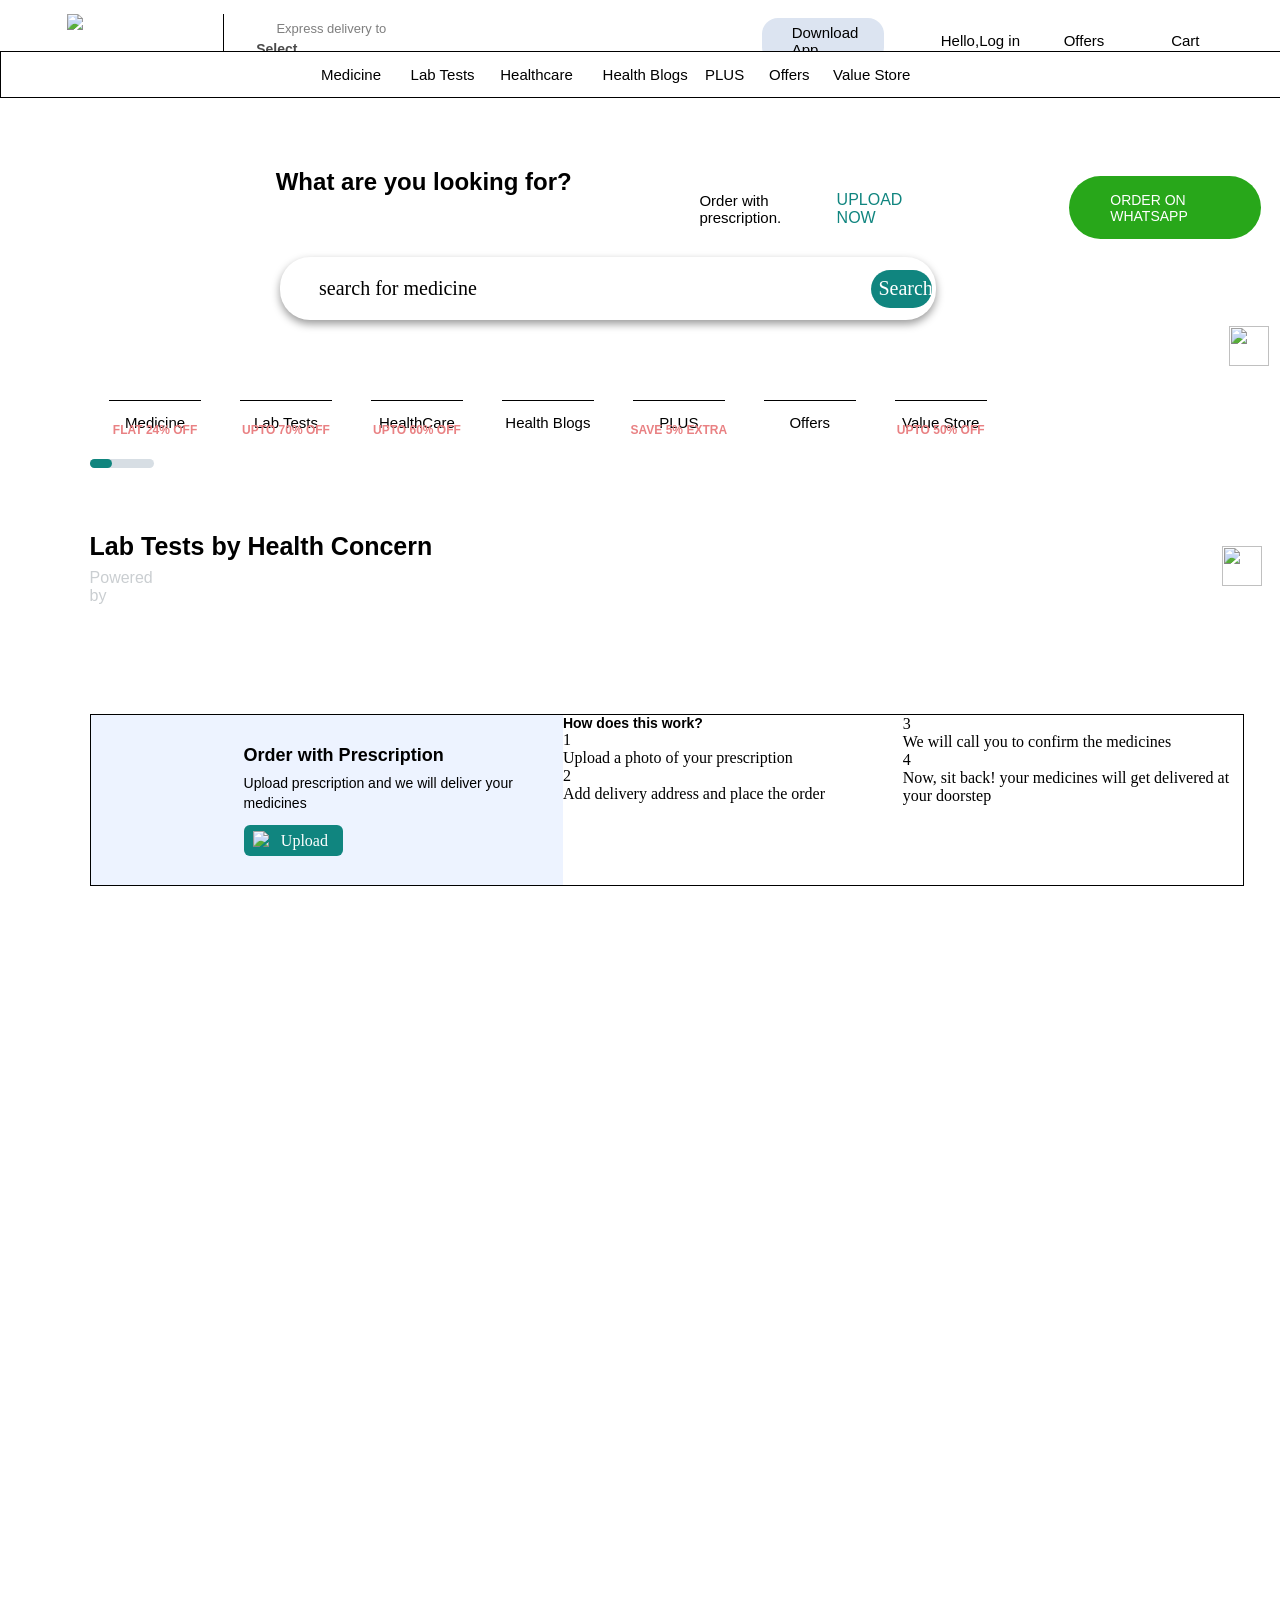
==== index.html @ b2e20c90 "JBL" ====
<!DOCTYPE html>
<html lang="en">
<head>
    <meta charset="UTF-8">
    <meta name="viewport" content="width=device-width, initial-scale=1.0">
    <title>PharmEasy</title>
    <link rel="stylesheet" href="pharmeasy.css">
</head>
<body>
    <div class="navbar1">
        <div class="logo-img"><img src="https://assets.pharmeasy.in/apothecary/images/logo_big.svg?dim=256x0" class="logo"></div>
       
        <div class="delivery">
            <div class="delivery1">
                <div><img src="https://assets.pharmeasy.in/apothecary/images/ic_express%20delivery.svg?dim=16x0" alt=""></div>
                <div class="nav_text">Express delivery to</div>
            </div>
            <div class="delivery2">
                <div class="nav_text2">Select Pincode</div>
                <div><img src="https://cdn-icons-png.flaticon.com/128/2722/2722987.png" alt="" class="icon"></div>
            </div>
        </div>
        <div class="download">
            <div><img src="https://cdn-icons-png.flaticon.com/128/1551/1551230.png" alt="" class="phone"></div>
            <div class="nav_text3">Download App</div>
        </div>
        <div class="app">
            <div><img src="https://cdn-icons-png.flaticon.com/128/15494/15494722.png" alt="" class="icon1"></div>
            <div class="nav_text3">Hello,Log in</div>
        </div>
        <div class="app">
            <div><img src="https://cdn-icons-png.flaticon.com/128/879/879757.png" alt="" class="icon2"></div>
            <div class="nav_text3">Offers</div>
        </div>
        <div class="app">
            <div><img src="https://cdn-icons-png.flaticon.com/128/711/711897.png" alt="" class="icon1"></div>
            <div class="nav_text3">Cart</div>
        </div>
    </div>

    <div class="navbar2">
        <div class="nav_text3">Medicine</div>
        <div class="nav_text3">Lab Tests</div>
        <div class="healthcare">
            <div class="nav_text3">Healthcare</div> 
            <div><img src="https://cdn-icons-png.flaticon.com/128/2722/2722987.png" alt="" class="d_arrow"></div>
        </div>
        <div class="nav_text3">Health Blogs</div>
        <div class="nav_text3">PLUS</div>
        <div class="nav_text3">Offers</div>
        <div class="nav_text3">Value Store</div>
    </div>
    
    <div class="search">
        <div class="searchmenu">
            <h2>What are you looking for?</h2>
            <div class="upload">
                <div><img src="https://cdn-icons-png.flaticon.com/128/1250/1250680.png" alt="" class="icon3"></div>
                <div class="nav_text3">Order with prescription.</div>
                <div class="text1">UPLOAD NOW</div>
                <div><img src="https://img.icons8.com/?size=100&id=60671&format=png&color=000000" alt="" class="d_arrow"></div>
            </div>
        </div>
        <div class="searchbar">
            <div>
                <img src="https://cdn-icons-png.flaticon.com/128/5868/5868370.png" alt="" class="search_icon">
            </div>
            <div class="search_text">search for medicine</div>
            <div class="search_button">Search</div>
        </div>
    </div>

    <div class="products">
        <div class="product">
            <div class="p-img"><img src="https://assets.pharmeasy.in/apothecary/images/medicine_ff.webp?dim=256x0" alt="" class="product_img"></div>
            <div class="name">Medicine</div>
            <div class="offer">FLAT 24% OFF</div>
        </div>
        <div class="product">
            <div class="p-img"><img src="https://assets.pharmeasy.in/apothecary/images/labtest_ff.webp?dim=256x0" alt="" class="product_img"></div>
            <div  class="name">Lab Tests</div>
            <div class="offer">UPTO 70% OFF</div>
        </div>
        <div class="product">
            <div class="p-img"><img src="https://assets.pharmeasy.in/apothecary/images/healthcare_ff.webp?dim=256x0" alt="" class="product_img"></div>
            <div class="name">HealthCare</div>
            <div class="offer">UPTO 60% OFF</div>
        </div>
        <div class="product">
            <div class="p-img"><img src="https://assets.pharmeasy.in/apothecary/images/health_blogs_ff.webp?dim=256x0" alt="" class="product_img"></div>
            <div class="name">Health Blogs</div>
            <div></div>
        </div>
        <div class="product">
            <div class="p-img"><img src="https://assets.pharmeasy.in/apothecary/images/plus_ff.webp?dim=256x0" alt="" class="product_img"></div>
            <div class="name">PLUS</div>
            <div class="offer">SAVE 5% EXTRA</div>
        </div>
        <div class="product">
            <div class="p-img"><img src="https://assets.pharmeasy.in/apothecary/images/offers_ff.webp?dim=256x0" alt="" class="product_img"></div>
            <div class="name">Offers</div>
            <div></div>
        </div>
        <div class="product">
            <div class="p-img"><img src="https://assets.pharmeasy.in/apothecary/images/value_store.png?dim=256x0" alt="" class="product_img"></div>
            <div class="name">Value Store</div>
            <div class="offer">UPTO 50% OFF</div>
        </div>
    </div>

    

    <div class="thumbnail">
        <div class="poster"><img src="https://cdn01.pharmeasy.in/dam/banner/banner/eff22f4909d-24POCKET.jpg" alt="" class="thumbnail-img"></div>
        <div class="poster"><img src="https://cdn01.pharmeasy.in/dam/banner/banner/a368de0150c-HP_Banner.jpg" alt="" class="thumbnail-img"></div>
        <div class="poster"><img src="https://cdn01.pharmeasy.in/dam/banner/banner/93b84087381-2.jpg" alt="" class="poster3">
        </div>
    </div>
    <div class="right-slider">
        <img src="https://cdn-icons-png.flaticon.com/128/318/318476.png" alt="" class="right-slide-arrow">
    </div>
    

    <div class="slider-line">
        <div class="main-line">
            <div class="subline"></div>
        </div>
    </div>

    <div class="labtest">
        <div class="labtest-head">Lab Tests by Health Concern</div>
        <div class="lab-brand">
            <div class="labtest-text">Powered by
            </div>
            <div><img src="https://assets.pharmeasy.in/apothecary/images/Thyrocare.webp?dim=1440x0" alt="" class="lab-brand-img"></div>
        </div>
        <div class="content">
            <div><img src="https://cms-contents.pharmeasy.in/homepage_top_categories_images/4cb2baf3234-Fullbody.png?dim=256x0" alt="" class="content_img"></div>
            <div><img src="https://cms-contents.pharmeasy.in/homepage_top_categories_images/e1a18d8deac-Vitamins.png?dim=256x0" alt="" class="content_img"></div>
            <div><img src="https://cms-contents.pharmeasy.in/homepage_top_categories_images/1e927857c26-Diabetes.png?dim=256x0" alt="" class="content_img"></div>
            <div><img src="https://cms-contents.pharmeasy.in/homepage_top_categories_images/e1c60c444bf-Fever.png?dim=256x0" alt="" class="content_img"></div>
            <div><img src="https://cms-contents.pharmeasy.in/homepage_top_categories_images/cd9606a9173-efr.png?dim=256x0" alt="" class="content_img"></div>
            <div><img src="https://cms-contents.pharmeasy.in/homepage_top_categories_images/71fb3c06e71-Thyroid.png?dim=256x0" alt="" class="content_img"></div>
            <div><img src="https://cms-contents.pharmeasy.in/homepage_top_categories_images/7b238cdbb60-womencare.png?dim=256x0" alt="" class="content_img"></div>
        </div>
    </div>

    <div class="right-slider2">
        <img src="https://cdn-icons-png.flaticon.com/128/318/318476.png" alt="" class="right-slide-arrow">
    </div>
    
    <div class="popup">
        <div><img src="https://cdn-icons-png.flaticon.com/128/3670/3670051.png" alt="" class="pop-img"></div>
        <div class="popup-text">ORDER ON WHATSAPP</div>
    </div>

    <div class="prescription">
        <div class="order">
            <div><img src="https://assets.pharmeasy.in/apothecary/images/rx_upload.svg?dim=1440x0" alt="" class="prisc-img"></div>
            <div>
                <div class="order-text">Order with Prescription</div>
                <div class="order-text2">Upload prescription and we will deliver your medicines</div>
                <div class="upload-button">
                    <div><img src="https://cdn-icons-png.flaticon.com/128/526/526894.png" class="upload-img"></div>
                    <div class="upload-text">Upload</div>
            </div>
            </div>
        </div>
        <div class="work">
            <div class="work1">
                <div class="work-head-text">How does this work?</div>
                <div class="step1">
                    <div class="number">1</div>
                    <div class="process">Upload a photo of your prescription</div>
                </div>
                <div class="step1">
                    <div class="number">2</div>
                    <div class="process">Add delivery address and place the order</div>
                </div>
            </div>
            <div class="work2">
                <div class="step1">
                    <div class="number">3</div>
                    <div class="process">We will call you to confirm the medicines</div>
                </div>
                <div class="step1">
                    <div class="number">4</div>
                    <div class="process">Now, sit back! your medicines will get delivered at your doorstep</div>
                </div>
            </div>
        </div>

    </div>
</body>
</html>
---- pharmeasy.css ----
*{
    margin: 0;
    padding: 0;
}
body{
    height: 300vh;
}
.navbar1{
    display: grid;
    grid-template-columns:17.5% 42% 12% 10% 8% 10%;
    position: fixed;
    background-color: white;
    width: 100%;
    height: 9vh;
    align-items: center;

}
.logo-img{
    border-right: 1px solid black;
    height: 6vh;
}
.logo{
    margin-left: 30%;
}


.delivery {
    display: grid;
    grid-template-rows: 40% 60%;
    margin-top: 2%;
    margin-left: 6%;
}
.delivery1{
    display: grid;
    grid-template-columns: 4% 96%;
}
.nav_text{
    font-family: sans-serif;
    font-size: 13px;
    opacity: 50%;
}
.delivery2{
    display: grid;
    grid-template-columns: 17% 19%;
}
.nav_text2{
    font-family: sans-serif;
    font-size: 14px;
    font-weight: bold;
    opacity: 70%;
}
.download{
    display: grid;
    grid-template-columns: 20% 80%;
    background-color: #dce4f1;
    align-self: center;
    align-content: center;
    align-items: center;
    border-radius: 16px;
    height: 3vh;
    padding: 6%;
    margin-right: 20%;
}
.nav_text3{
    font-family: sans-serif;
    /* opacity: 70%; */
    font-size: 15px;
}
.app{
    align-items: center;
    display: grid;
    grid-template-columns: 20% 80%;
    align-items: center;
    align-self: center;
}
.phone{
    width: 100%;
   

}
.icon{
    width: 17%;
}
.icon1{
    width: 70%;
}
.icon2{
    width: 80%;
}
.navbar2{
    display: grid;
    grid-template-columns:7% 7% 8% 8% 5% 5% 10%;
    position: fixed;
    width: 100%;
    margin-top: 4%;
    background-color: white;
    justify-content: center;
    align-items: center;
    border: 1px solid black;
    /* opacity: 80%; */
    height: 5vh;
    align-content: center;
}
.d_arrow{
    width: 50%;
    margin-top: 10%;
}
.healthcare{
    display: grid;
    grid-template-columns: 65% 35%;
    align-items: center;
}
h2{
    text-align: center;
    margin-left: 21%;
    font-family: sans-serif;
}

.text1{
    color: #10857f;
    font-family: sans-serif;
}
.search{
    display: grid;
    grid-template-rows: 50% 50%;
    width: 95%;
    padding-top: 9%;
    justify-self: center;
    justify-items: center;
}
.searchmenu{
    display: grid;
    grid-template-columns: 56% 50%;
    width: 94%;
    margin-top: 53px;
}
.upload{
    display: grid;
    grid-template-columns:4% 24% 17% 5%;
    align-items: center;
    margin-top: 4%;
}
.icon3{
    width: 70%;
    
}
.searchbar{
    display: grid;
    grid-template-columns:6% 84% 7%;
    border: 0;
    height: 7vh;
    width: 54%;
    align-items: center;
    margin-top: 3%;
    border-radius: 30px;
    box-shadow: rgba(0, 0, 0, 0.4) 0px 4px 8px;
}

.search_icon{
    width: 46%;
    margin-left: 27%;
    /* opacity: 50%; */
}
.search_button{
    background-color: #10857f;
    border-radius: 5%;
    font-size: 20px;
    padding: 17%;
    border-radius: 24px;
    color: white;
    width: 100%;
}
.search_text{
    font-size: 20px;
    /* opacity: 50%; */
}
.products{
    display: grid;
    grid-template-columns:11% 11% 11% 11% 11% 11% 11%;
    margin-left: 7%;
    margin-top: 4%;
    width: 93%;
}
.product{
    display: grid;
    grid-template-rows: 80% 20% 10%;
}
.p-img{
    display: flex;
    justify-content: center;
    margin-bottom: 10%;
}
.product_img{
    width: 70%;
    border-bottom: 1px solid black;     
}
.name{
    text-align: center;
    font-family: sans-serif;
    font-size: 15px;
}
.offer{
    text-align: center;
    font-family: sans-serif;
    color: #e98183;
    font-size: 12px;
    font-weight: 700;
}
.pop-img{
    width: 80%;
    margin-left: 20%;
    display: flex;
}
.popup{
    display: grid;
    grid-template-columns: 20% 80%;
    width: 15%;
    margin-top: -32%;
    margin-left: 83.5%;
    background-color: #28a71a;
    border-radius: 50px;
    height: 7vh;
    position: fixed;
    align-items: center;

}
.popup-text{
    color: white;
    font-family: sans-serif;
    font-size: 14px;
    margin-left: 2%;

}
.thumbnail{
    display: grid;
    grid-template-columns: 40% 40% 20%;
    margin-left: 7%;
    width: 90%;
    overflow: hidden;
}
.poster{
    padding-right: 5%;
}
.poster3{
    width: 35vw;
    border-radius: 15px;
    margin-right: 10%;
}

.thumbnail-img{
    width: 100%;
    border-radius: 15px;
    margin-right: 10%;
    
}
.right-slider{
    position: sticky;
    border-radius: 50%;
    background-color: #ffffff;
    width: 40px;
    margin-top: -9%;
    margin-left: 96%;
    height: 40px;
}
.right-slide-arrow{
    height: 40px;
    width: 40px;
}
.slider-line{
    width: 5%;
    margin-top: 7.3%;
    margin-left: 7%;
    margin-bottom: 5%;
}
.main-line{
    height: 1vh;
    width: 100%;
    border-radius: 10px;
    background-color: #d7dee4;
}
.subline{
    height: 1vh;
    width: 35%;
    border-radius: 10px;
    background-color:#10857e ;
}

.labtest-head{
    margin-left: 7%;
    font-size: 25px;
    font-weight: bold;
    color: black;
    font-family: sans-serif;
    margin-bottom: .6%;
}
.labtest-text{
    font-family: sans-serif;
    font-size: 16px;
    color: #caced1;
}
.lab-brand-img{
    width: 70%;
   
}
.lab-brand{
    display: grid;
    grid-template-columns: 30% 50%;
    width: 20%;
    margin-left: 7%;
    margin-bottom: 2%;
    
}
.content{
    display: grid;
    grid-template-columns: 15% 15% 15% 15% 15% 15% 15%;
    width: 90%;
    margin-left: 7%;
    overflow: hidden;
}
.content_img{
    width: 88%;
}
.right-slider2{
    position: sticky;
    border-radius: 50%;
    background-color: #ffffff;
    width: 40px;
    margin-top: -8%;
    margin-left: 95.5%;
    height: 40px;
}
.prescription{
    display: grid;
    grid-template-columns: 41% 59%;
    width: 90%;
    border: 1px solid black;
    margin-top: 10%;
    margin-left: 7%;

}
.order{
    display: grid;
    grid-template-columns: 30% 70%;
    padding: 6%;
    background-color: #edf3ff;
}
.prisc-img{
    width: 70%;
}
.upload-img{
    width: 70%;
    margin-left: 15%;
}
.order-text{
    font-family: Inter, sans-serif;
    font-size: 18px;
    font-weight: 600;
    line-height: 24px;
}
.order-text2{
    font-family: Inter, sans-serif;
    font-size: 14px;
    line-height: 20px;
    margin-top: 2%;
}
.upload-button{
    width: 30%;
    display: grid;
    grid-template-columns: 30% 60%;
    background-color: #10857f;
    align-items: center;
    padding: 2%;
    border-radius: 6px;
    margin-top: 4%;

}
.upload-text{
    color: white;
    margin-left: 10%;
}
.work{
    display: grid;
    grid-template-columns: 50% 50%;
}   
.work-head-text{
    font-family: Inter, sans-serif;
    font-size: 14px;
    font-weight: 600;
}
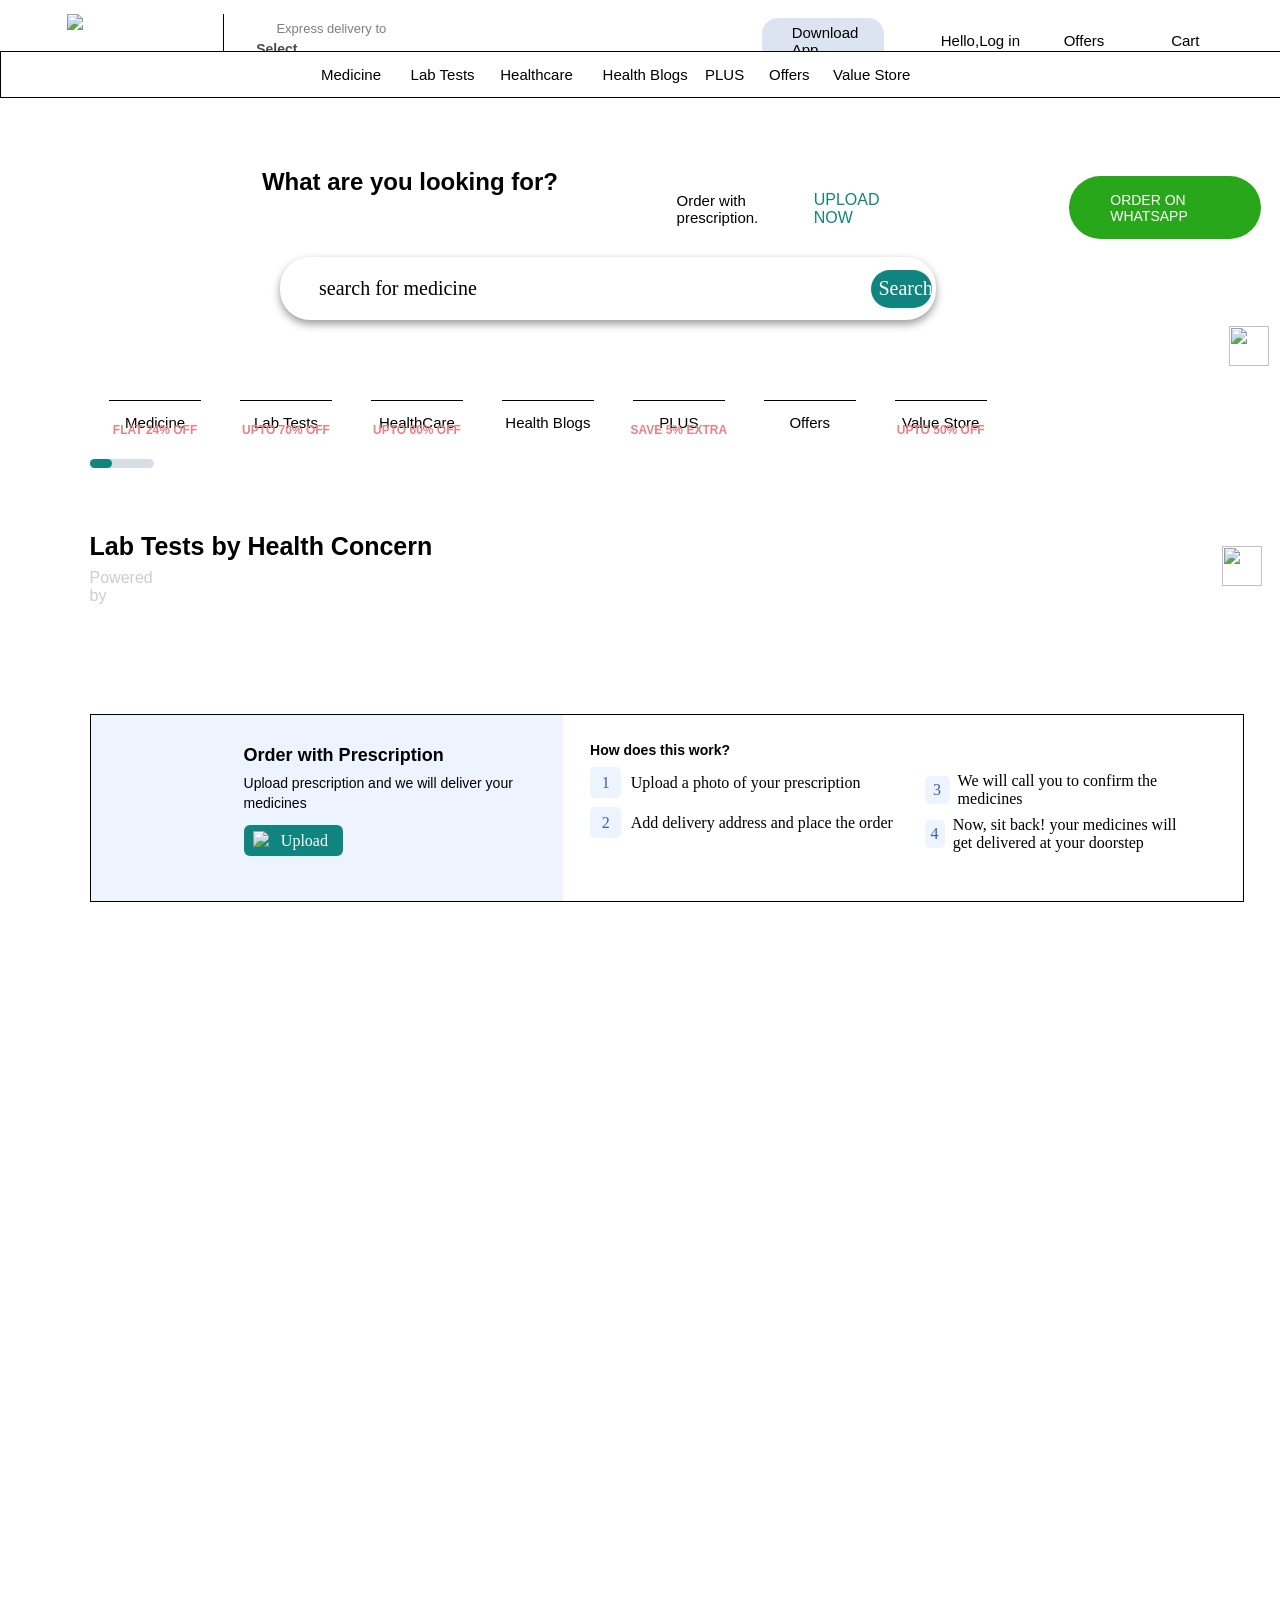
==== commit 8c031028: "pharmeasy" ====
--- a/index.html
+++ b/index.html
@@ -183,7 +183,7 @@
                     <div class="number">3</div>
                     <div class="process">We will call you to confirm the medicines</div>
                 </div>
-                <div class="step1">
+                <div class="step2">
                     <div class="number">4</div>
                     <div class="process">Now, sit back! your medicines will get delivered at your doorstep</div>
                 </div>
--- a/pharmeasy.css
+++ b/pharmeasy.css
@@ -130,7 +130,7 @@
 }
 .searchmenu{
     display: grid;
-    grid-template-columns: 56% 50%;
+    grid-template-columns: 54% 50%;
     width: 94%;
     margin-top: 53px;
 }
@@ -381,9 +381,38 @@
 .work{
     display: grid;
     grid-template-columns: 50% 50%;
+    padding: 4%;
 }   
 .work-head-text{
     font-family: Inter, sans-serif;
     font-size: 14px;
     font-weight: 600;
-}
+    margin-bottom: 3%;
+}
+.step1{
+    display: flex;
+    font-size: 16px;
+    align-items: center;
+    margin-top: 3%;
+}
+.work2{
+    padding: 7%;
+}
+.number{
+    background-color: #edf3ff;
+    color:  #3661B0;
+    width: 6%;
+    padding: 2%;
+    border-radius: 5px;
+    font-size: 16px;
+    text-align: center;
+}
+.process{
+    margin-left: 3%;
+}
+.step2{
+    display: flex;
+    font-size: 16px;
+    align-items: center;
+    margin-top: 3%;
+}
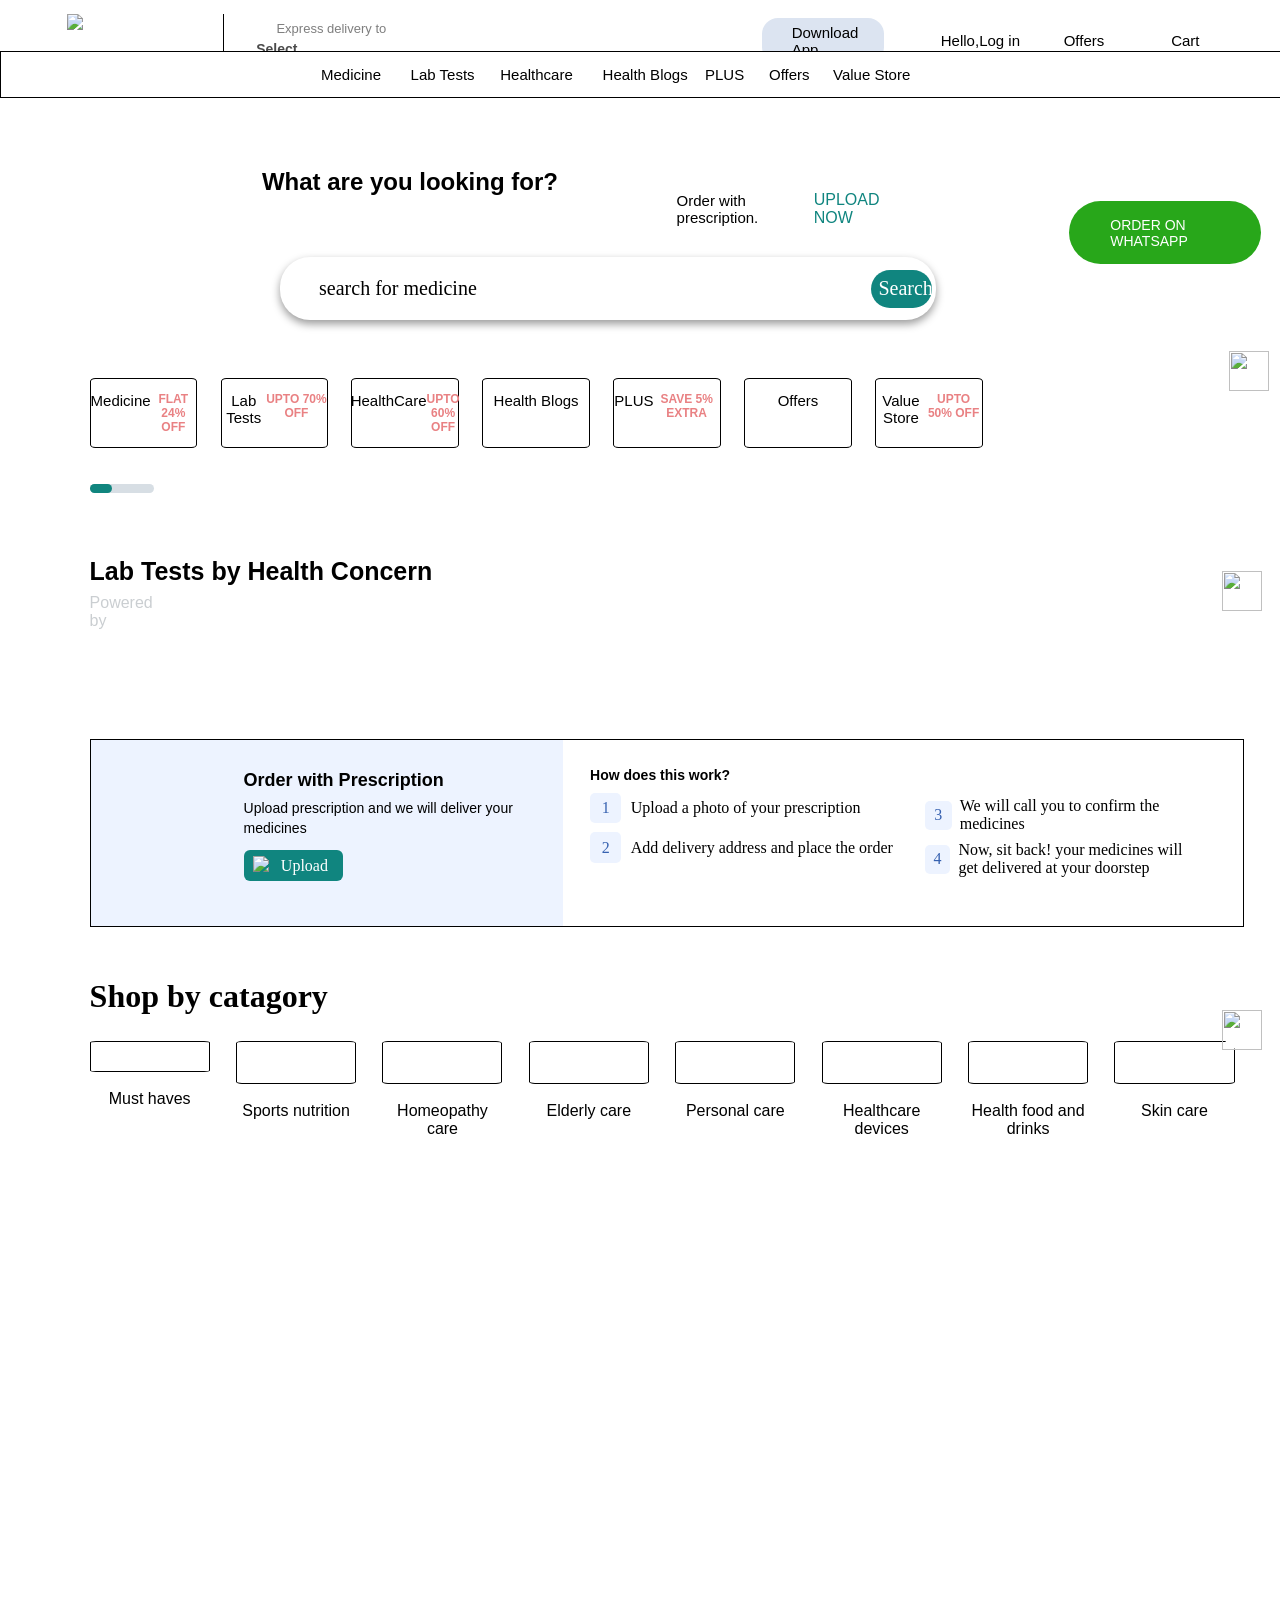
==== commit 1805334c: "shop by catagory feature" ====
--- a/index.html
+++ b/index.html
@@ -53,7 +53,7 @@
     
     <div class="search">
         <div class="searchmenu">
-            <h2>What are you looking for?</h2>
+            <h2 class="que">What are you looking for?</h2>
             <div class="upload">
                 <div><img src="https://cdn-icons-png.flaticon.com/128/1250/1250680.png" alt="" class="icon3"></div>
                 <div class="nav_text3">Order with prescription.</div>
@@ -180,16 +180,58 @@
             </div>
             <div class="work2">
                 <div class="step1">
-                    <div class="number">3</div>
+                    <div class="number3">3</div>
                     <div class="process">We will call you to confirm the medicines</div>
                 </div>
                 <div class="step2">
-                    <div class="number">4</div>
+                    <div class="number4">4</div>
                     <div class="process">Now, sit back! your medicines will get delivered at your doorstep</div>
                 </div>
             </div>
         </div>
 
+    </div>
+
+    <div>
+        <h1 class="catagory">Shop by catagory</h1>
+        <div class="items">
+            <div>
+                <div class="product"><img src="https://cdn01.pharmeasy.in/dam/discovery/categoryImages/f10917087a483040b557e4b18204312c.png?f=png?dim=256x0" alt="" class="categoryImages"></div>
+            <div class="text">Must haves</div>
+            </div>
+            <div>
+                <div class="product2"><img src="https://cdn01.pharmeasy.in/dam/discovery/categoryImages/a368dd6d66833c4187d1dceaed1440b4.png?f=png?dim=256x0" alt="" class="categoryImages"></div>
+            <div class="text">Sports nutrition</div>
+            </div>
+            <div>
+                <div class="product2"><img src="https://cdn01.pharmeasy.in/dam/discovery/categoryImages/d2c31b9f3ad13d5aa181796350117659.png?f=png?dim=256x0" alt="" class="categoryImages"></div>
+            <div class="text">Homeopathy care</div>
+            </div>
+            <div>
+                <div class="product2"><img src="https://cdn01.pharmeasy.in/dam/discovery/categoryImages/fa936f30b4563fc4abd187fb22fe5258.png?f=png?dim=256x0" alt="" class="categoryImages"></div>
+            <div class="text">Elderly care</div>
+            </div>
+            <div>
+                <div class="product2"><img src="https://cdn01.pharmeasy.in/dam/discovery/categoryImages/e4ca54bc1d1d3ed18253afcb2ca77870.png?f=png?dim=256x0" alt="" class="categoryImages"></div>
+            <div class="text">Personal care</div>
+            </div>
+            <div>
+                <div class="product2"><img src="https://cdn01.pharmeasy.in/dam/discovery/categoryImages/9cc9a28ea4513009966cae794114eefd.png?f=png?dim=256x0" alt="" class="categoryImages"></div>
+            <div class="text">Healthcare devices</div>
+            </div>
+            <div>
+                <div class="product2"><img src="https://cdn01.pharmeasy.in/dam/discovery/categoryImages/7459ca90bd0b3877b61c782254355bf2.png?f=png?dim=256x0" alt="" class="categoryImages"></div>
+            <div class="text">Health food and drinks</div>
+            </div>
+            <div>
+                <div class="product2"><img src="https://cdn01.pharmeasy.in/dam/discovery/categoryImages/81fa3c44e0503863b3778895d5ed0bec.png?f=png?dim=256x0" alt="" class="categoryImages"></div>
+            <div class="text">Skin care</div>
+            </div>
+            
+        </div>
+        <div class="right-slider3">
+            <img src="https://cdn-icons-png.flaticon.com/128/318/318476.png" alt="" class="right-slide-arrow">
+        </div>
     </div>
 </body>
 </html>
--- a/pharmeasy.css
+++ b/pharmeasy.css
@@ -110,7 +110,7 @@
     grid-template-columns: 65% 35%;
     align-items: center;
 }
-h2{
+.que{
     text-align: center;
     margin-left: 21%;
     font-family: sans-serif;
@@ -407,6 +407,24 @@
     font-size: 16px;
     text-align: center;
 }
+.number3{
+    background-color: #edf3ff;
+    color:  #3661B0;
+    width: 7%;
+    padding: 2%;
+    border-radius: 5px;
+    font-size: 16px;
+    text-align: center;
+}
+.number4{
+    background-color: #edf3ff;
+    color:  #3661B0;
+    width: 10%;
+    padding: 2%;
+    border-radius: 5px;
+    font-size: 16px;
+    text-align: center;
+}
 .process{
     margin-left: 3%;
 }
@@ -416,3 +434,50 @@
     align-items: center;
     margin-top: 3%;
 }
+
+.catagory{
+    margin-left: 7%;
+    margin-top: 4%;
+    margin-bottom: 2%;
+}
+.items{
+    display: grid;
+    grid-template-columns:12.3% 12.3% 12.3% 12.3% 12.3% 12.3% 12.3% 12.3%;
+    margin-left: 7%;
+}
+.categoryImages{
+    width: 90%;
+}
+.product{
+    border: 1px solid black;
+    border-radius: 5%;
+    margin-right: 18%;
+    display: flex;
+    justify-content: center;
+    padding-top: 10%;
+    padding-bottom: 10%;
+}
+.product2{
+    border: 1px solid black;
+    border-radius: 5%;
+    margin-right: 18%;
+    display: flex;
+    justify-content: center;
+    padding-top: 14%;
+    padding-bottom: 14%;
+}
+.text{
+    margin-right: 18%;
+    text-align: center;
+    margin-top: 12%;
+    font-family: sans-serif;
+}
+.right-slider3{
+    position: sticky;
+    border-radius: 50%;
+    background-color: #ffffff;
+    width: 40px;
+    margin-top: -10%;
+    margin-left: 95.5%;
+    height: 40px;
+}
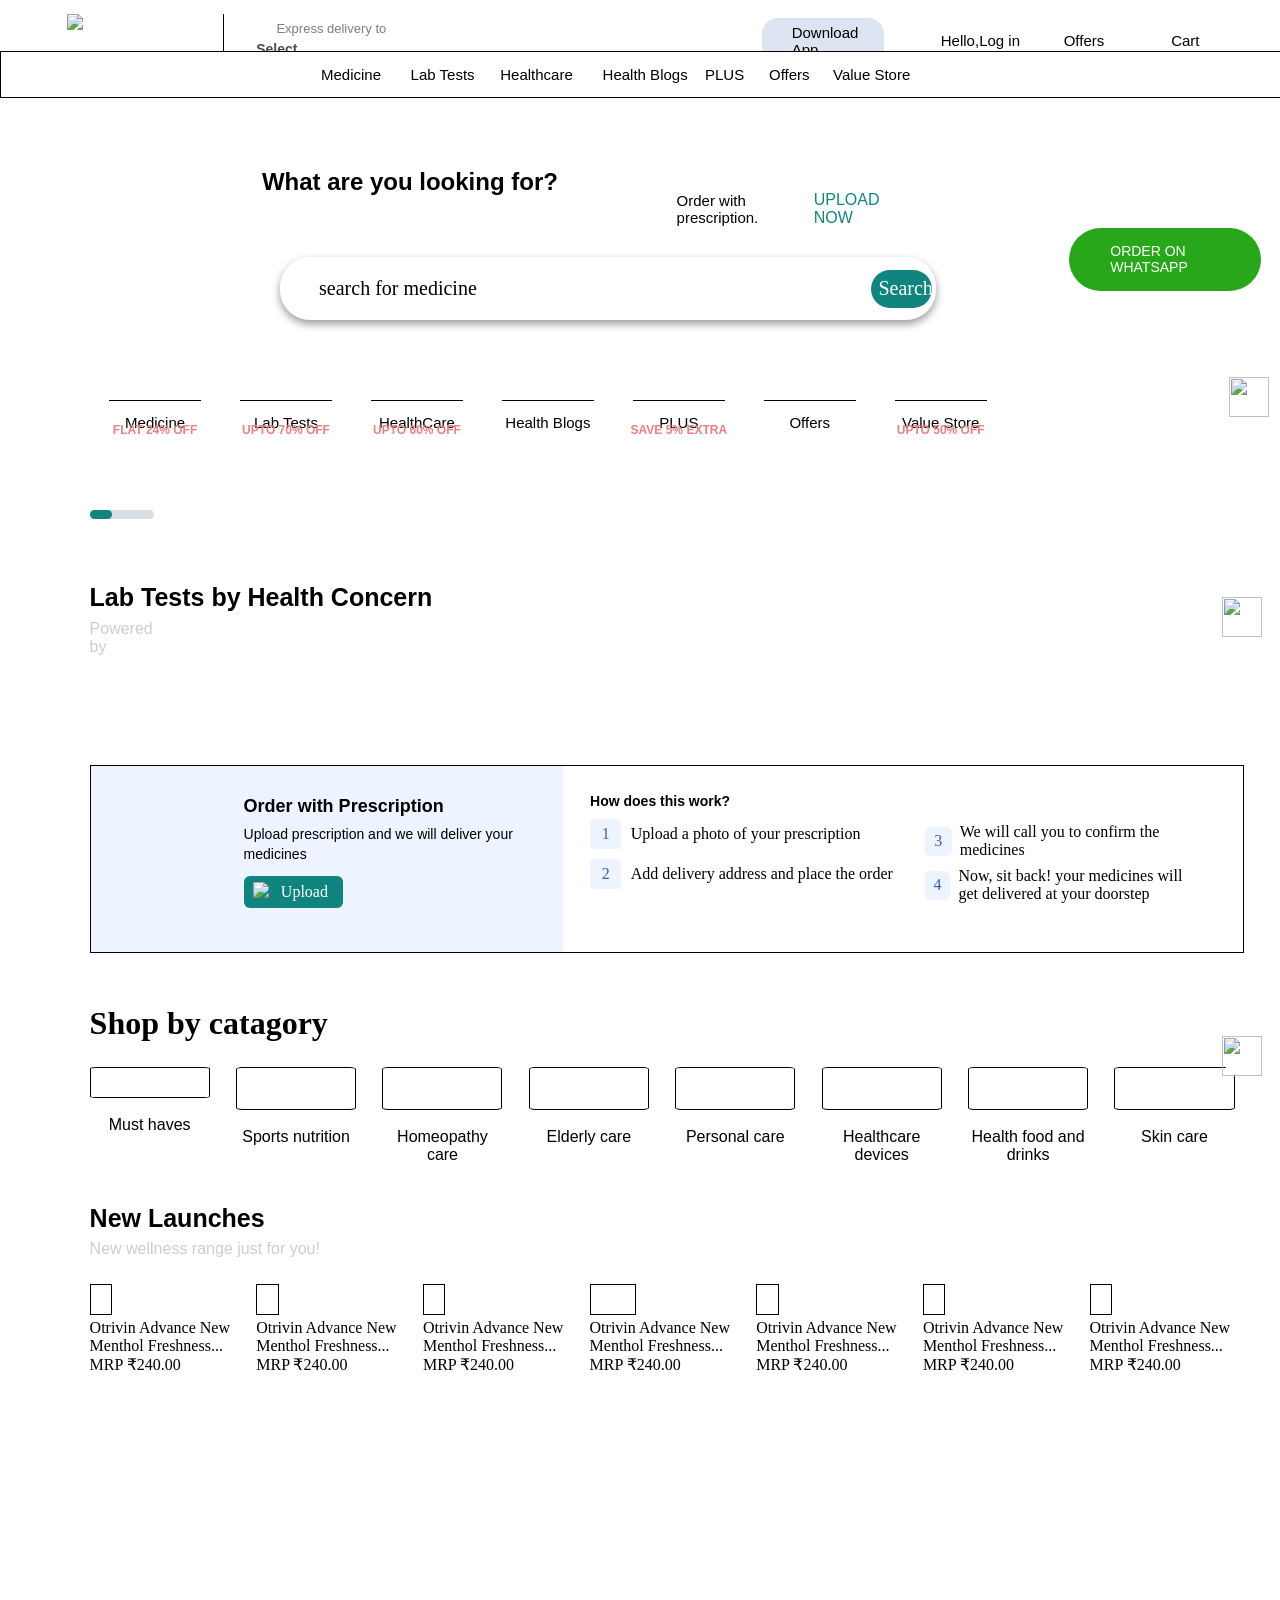
==== commit b7741b7c: "new_launches" ====
--- a/index.html
+++ b/index.html
@@ -196,7 +196,7 @@
         <h1 class="catagory">Shop by catagory</h1>
         <div class="items">
             <div>
-                <div class="product"><img src="https://cdn01.pharmeasy.in/dam/discovery/categoryImages/f10917087a483040b557e4b18204312c.png?f=png?dim=256x0" alt="" class="categoryImages"></div>
+                <div class="catagory_product"><img src="https://cdn01.pharmeasy.in/dam/discovery/categoryImages/f10917087a483040b557e4b18204312c.png?f=png?dim=256x0" alt="" class="categoryImages"></div>
             <div class="text">Must haves</div>
             </div>
             <div>
@@ -233,6 +233,51 @@
             <img src="https://cdn-icons-png.flaticon.com/128/318/318476.png" alt="" class="right-slide-arrow">
         </div>
     </div>
+    
+    <div class="new_launches">
+        <div class="launches-head">New Launches</div>
+        <div class="new-launches-text">New wellness range just for you!</div>
+        <div class="new_products">
+                <div>
+                    <div class="new_product"><img src="https://cdn01.pharmeasy.in/dam/products_otc/D09631/otrivin-advance-new-menthol-freshness-100-measured-sparys-6.1-1730117069.jpg?dim=1440x0" alt="" class="new_images"></div>
+                    <div class="product_name">Otrivin Advance New Menthol Freshness...</div>
+                    <div class="price">MRP ₹240.00</div>
+                </div>
+                <div>
+                    <div class="new_product"><img src="https://cdn01.pharmeasy.in/dam/products_otc/N09544/pharmeasy-mens-diabetic-orthopedic-slippers-classic-tan-size-uk-9-6.01-1732012888.jpg?dim=1440x0" alt="" class="new_images"></div>
+                    <div class="product_name">Otrivin Advance New Menthol Freshness...</div>
+                    <div class="price">MRP ₹240.00</div>
+                </div>
+                <div>
+                    <div class="new_product"><img src="https://cdn01.pharmeasy.in/dam/products_otc/V34831/golite-osp-oral-sun-protection-strip-of-10-capsules-1-1705578175.jpg?dim=1440x0" alt="" class="new_images"></div>
+                    <div class="product_name">Otrivin Advance New Menthol Freshness...</div>
+                    <div class="price">MRP ₹240.00</div>
+                </div>
+                <div>
+                    <div class="new_product"><img src="https://cdn01.pharmeasy.in/dam/products_otc/E02688/centrum-adult-50supports-overall-healthworlds-no1-multivitamin-30-tablets-2-1671745318.jpg?dim=1440x0" alt="" class="new_images2" style="width: 70%;"></div>
+                    <div class="product_name">Otrivin Advance New Menthol Freshness...</div>
+                    <div class="price">MRP ₹240.00</div>
+                </div>
+                <div>
+                    <div class="new_product"><img src="https://cdn01.pharmeasy.in/dam/products_otc/M79885/ova-news-ovulation-detection-kit-ovulation-kit-12-tests-pack-of-2-2-1686549737.jpg?dim=1440x0" alt="" class="new_images"></div>
+                    <div class="product_name">Otrivin Advance New Menthol Freshness...</div>
+                    <div class="price">MRP ₹240.00</div>
+                </div>
+                <div>
+                    <div class="new_product"><img src="https://cdn01.pharmeasy.in/dam/products_otc/H93792/himalaya-koflet-cough-syrup-100ml-6-koflet-lozenges-free-for-wet-dry-cough-6.01-1725362874.jpg?dim=1440x0" alt="" class="new_images"></div>
+                    <div class="product_name">Otrivin Advance New Menthol Freshness...</div>
+                    <div class="price">MRP ₹240.00</div>
+                </div>
+                <div>
+                    <div class="new_product"><img src="https://cdn01.pharmeasy.in/dam/products_otc/P61565/venusia-max-intensive-moisturizing-cream-for-dry-skin-to-very-dry-skin-150-g-x-pack-of-2-2-1722337081.jpg?dim=1440x0" alt="" class="new_images"></div>
+                    <div class="product_name">Otrivin Advance New Menthol Freshness...</div>
+                    <div class="price">MRP ₹240.00</div>
+                </div>
+                
+            
+        </div>
+    </div>
+   
 </body>
 </html>
 
--- a/pharmeasy.css
+++ b/pharmeasy.css
@@ -235,6 +235,8 @@
     display: grid;
     grid-template-columns: 40% 40% 20%;
     margin-left: 7%;
+    margin-top: 4%;
+
     width: 90%;
     overflow: hidden;
 }
@@ -448,7 +450,7 @@
 .categoryImages{
     width: 90%;
 }
-.product{
+.catagory_product{
     border: 1px solid black;
     border-radius: 5%;
     margin-right: 18%;
@@ -480,4 +482,49 @@
     margin-top: -10%;
     margin-left: 95.5%;
     height: 40px;
+}
+.new_launches{
+    margin-top: 10%;
+    margin-bottom: 2%;
+}
+.launches-head {
+    margin-left: 7%;
+    font-size: 25px;
+    font-weight: bold;
+    color: black;
+    font-family: sans-serif;
+    margin-bottom: .6%;
+}
+.new-launches-text {
+    font-family: sans-serif;
+    font-size: 16px;
+    color: #caced1;
+    width: 20%;
+    margin-left: 7%;
+    margin-bottom: 2%;
+}
+.new_products{
+    display: grid;
+    grid-template-columns: 14% 14% 14% 14% 14% 14% 14%;
+    margin-left: 7%;
+}
+.new_product{
+    margin-right: 12%;
+    
+}
+.new_images{
+    width: 87%;
+    border: 1px solid black;
+    padding-top: 10%;
+    padding-left: 7%;
+    padding-right: 7%;
+    padding-bottom: 10%;
+}
+.new_images2{
+    padding-left: 30%;
+    padding-top: 20%;
+    border: 1px solid black;
+}
+.product_name{
+    
 }
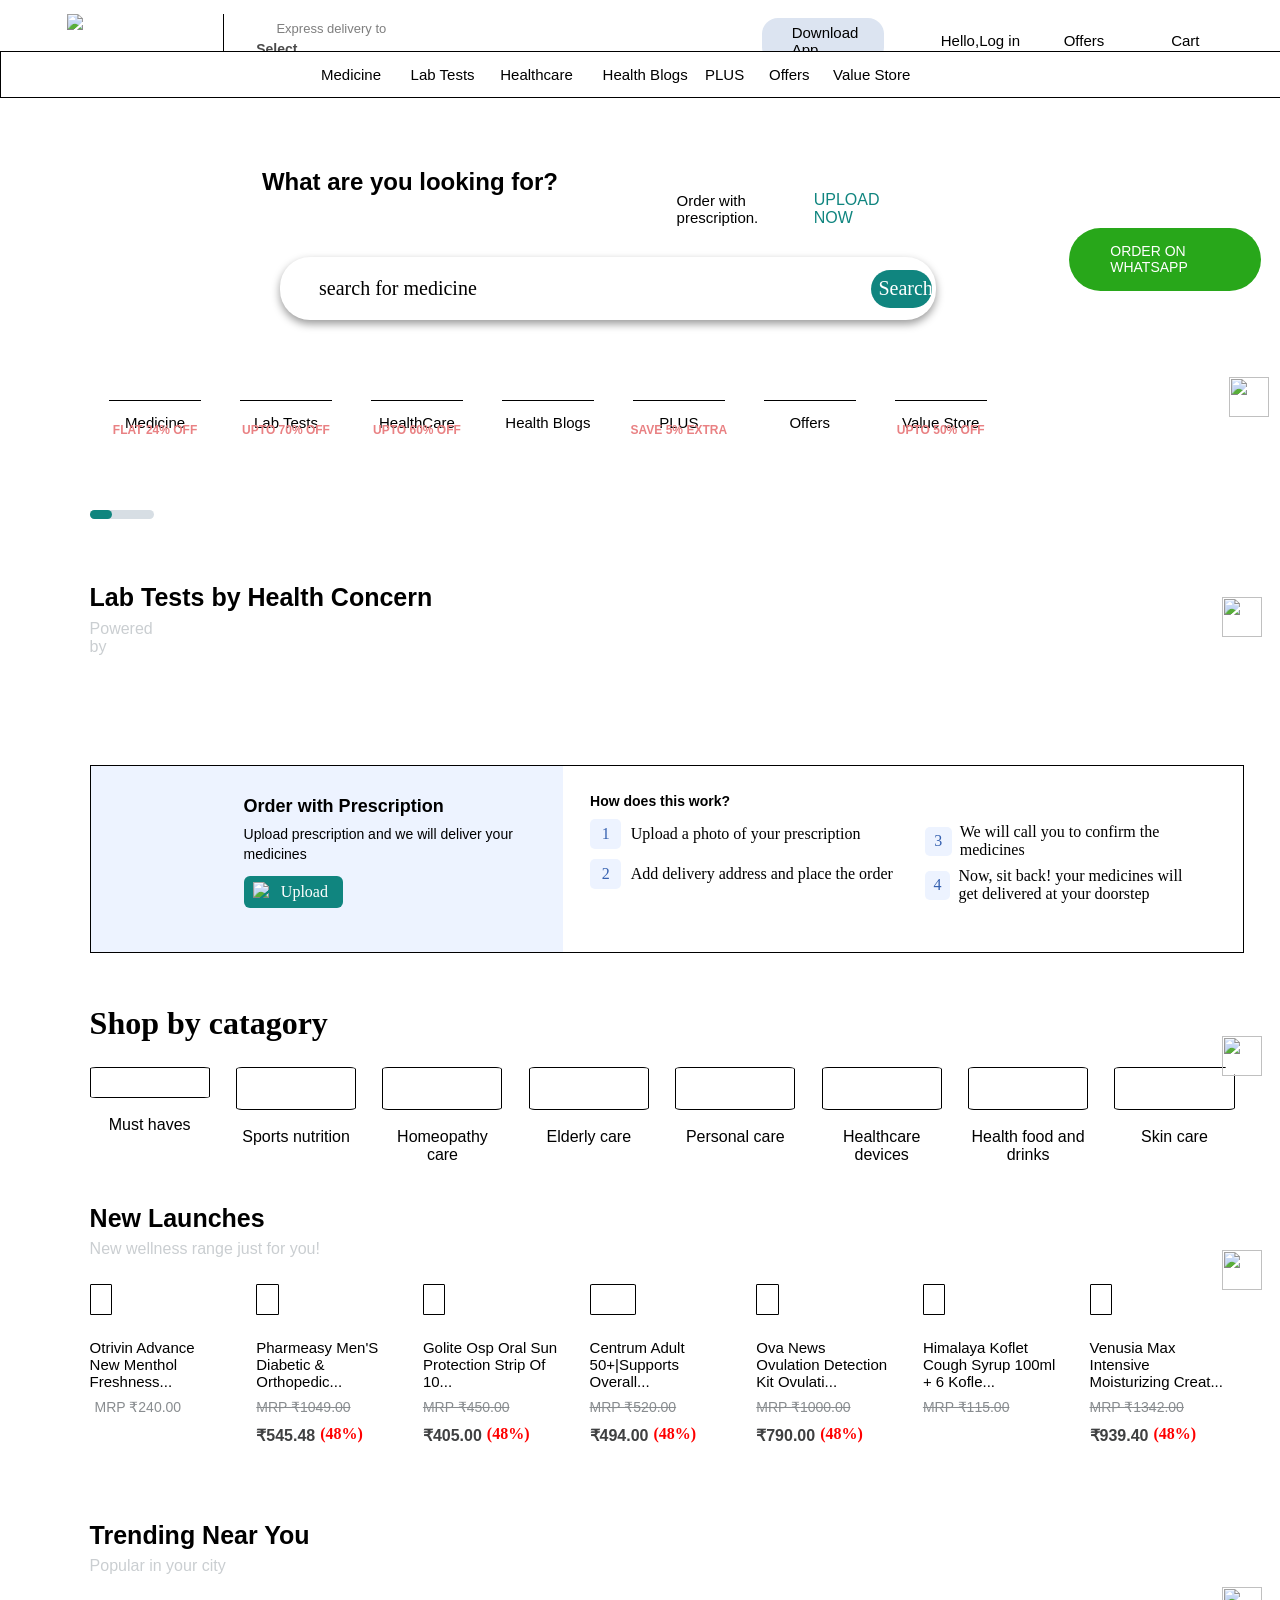
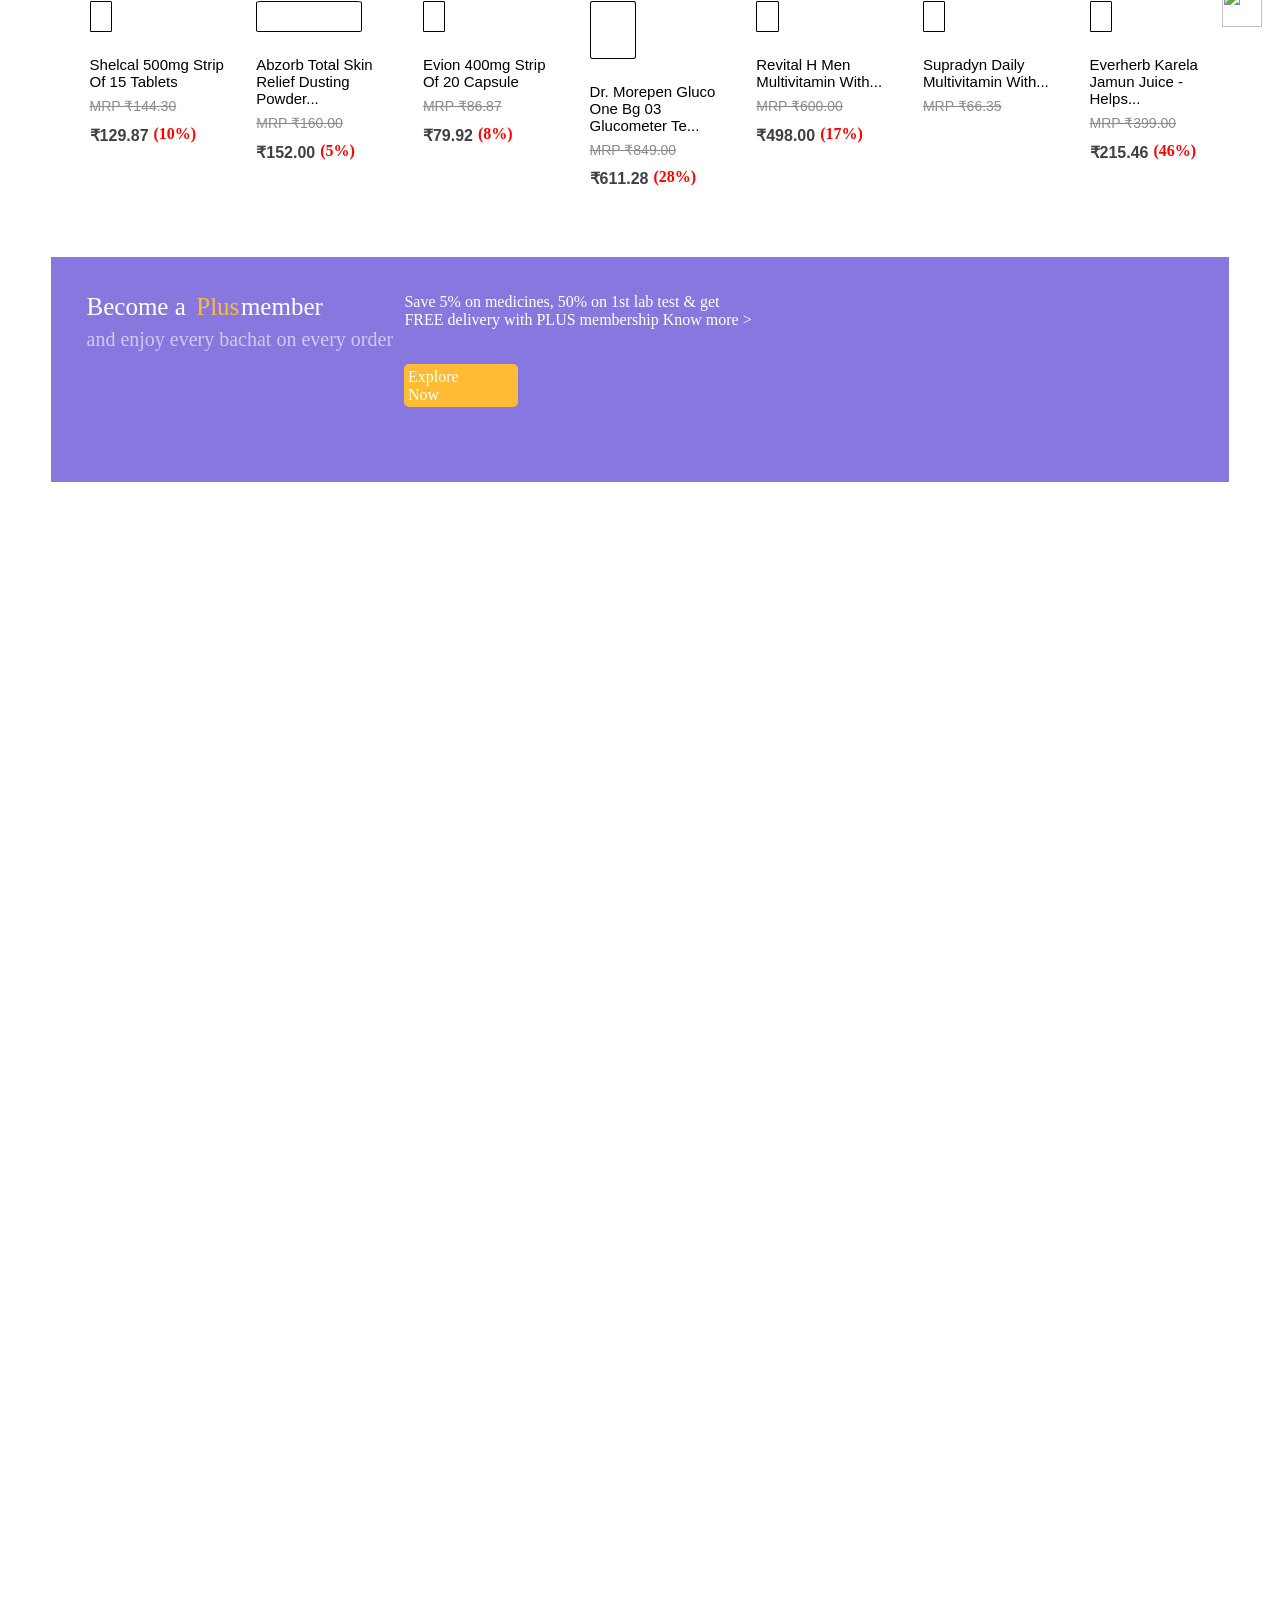
==== commit f1274c9b: "add popular medicines in your city and plus membership feature" ====
--- a/index.html
+++ b/index.html
@@ -241,43 +241,153 @@
                 <div>
                     <div class="new_product"><img src="https://cdn01.pharmeasy.in/dam/products_otc/D09631/otrivin-advance-new-menthol-freshness-100-measured-sparys-6.1-1730117069.jpg?dim=1440x0" alt="" class="new_images"></div>
                     <div class="product_name">Otrivin Advance New Menthol Freshness...</div>
-                    <div class="price">MRP ₹240.00</div>
+                    <div class="MRP1">MRP ₹240.00</div>
                 </div>
                 <div>
                     <div class="new_product"><img src="https://cdn01.pharmeasy.in/dam/products_otc/N09544/pharmeasy-mens-diabetic-orthopedic-slippers-classic-tan-size-uk-9-6.01-1732012888.jpg?dim=1440x0" alt="" class="new_images"></div>
-                    <div class="product_name">Otrivin Advance New Menthol Freshness...</div>
-                    <div class="price">MRP ₹240.00</div>
+                    <div class="product_name">Pharmeasy Men'S Diabetic & Orthopedic...</div>
+                    <div class="MRP">MRP ₹1049.00</div>
+                    <div class="final_price">
+                        <div class="price">₹545.48</div>
+                        <div class="discount">(48%)</div>
+                    </div>
                 </div>
                 <div>
                     <div class="new_product"><img src="https://cdn01.pharmeasy.in/dam/products_otc/V34831/golite-osp-oral-sun-protection-strip-of-10-capsules-1-1705578175.jpg?dim=1440x0" alt="" class="new_images"></div>
-                    <div class="product_name">Otrivin Advance New Menthol Freshness...</div>
-                    <div class="price">MRP ₹240.00</div>
+                    <div class="product_name">Golite Osp Oral Sun Protection Strip Of 10...</div>
+                    <div class="MRP">MRP ₹450.00</div>
+                    <div class="final_price">
+                        <div class="price">₹405.00</div>
+                        <div class="discount">(48%)</div>
+                    </div>
+                    
                 </div>
                 <div>
                     <div class="new_product"><img src="https://cdn01.pharmeasy.in/dam/products_otc/E02688/centrum-adult-50supports-overall-healthworlds-no1-multivitamin-30-tablets-2-1671745318.jpg?dim=1440x0" alt="" class="new_images2" style="width: 70%;"></div>
-                    <div class="product_name">Otrivin Advance New Menthol Freshness...</div>
-                    <div class="price">MRP ₹240.00</div>
+                    <div class="product_name">Centrum Adult 50+|Supports Overall...</div>
+                    <div class="MRP">MRP ₹520.00</div>
+                    <div class="final_price">
+                        <div class="price">₹494.00</div>
+                        <div class="discount">(48%)</div>
+                    </div>
                 </div>
                 <div>
                     <div class="new_product"><img src="https://cdn01.pharmeasy.in/dam/products_otc/M79885/ova-news-ovulation-detection-kit-ovulation-kit-12-tests-pack-of-2-2-1686549737.jpg?dim=1440x0" alt="" class="new_images"></div>
-                    <div class="product_name">Otrivin Advance New Menthol Freshness...</div>
-                    <div class="price">MRP ₹240.00</div>
+                    <div class="product_name">Ova News Ovulation Detection Kit Ovulati...</div>
+                    <div class="MRP">MRP ₹1000.00</div>
+                    <div class="final_price">
+                        <div class="price">₹790.00</div>
+                        <div class="discount">(48%)</div>
+                    </div>
+                    
                 </div>
                 <div>
                     <div class="new_product"><img src="https://cdn01.pharmeasy.in/dam/products_otc/H93792/himalaya-koflet-cough-syrup-100ml-6-koflet-lozenges-free-for-wet-dry-cough-6.01-1725362874.jpg?dim=1440x0" alt="" class="new_images"></div>
-                    <div class="product_name">Otrivin Advance New Menthol Freshness...</div>
-                    <div class="price">MRP ₹240.00</div>
+                    <div class="product_name">Himalaya Koflet Cough Syrup 100ml + 6 Kofle...</div>
+                    <div class="MRP">MRP ₹115.00</div>
                 </div>
                 <div>
                     <div class="new_product"><img src="https://cdn01.pharmeasy.in/dam/products_otc/P61565/venusia-max-intensive-moisturizing-cream-for-dry-skin-to-very-dry-skin-150-g-x-pack-of-2-2-1722337081.jpg?dim=1440x0" alt="" class="new_images"></div>
-                    <div class="product_name">Otrivin Advance New Menthol Freshness...</div>
-                    <div class="price">MRP ₹240.00</div>
-                </div>
-                
-            
+                    <div class="product_name">Venusia Max Intensive Moisturizing Creat...</div>
+                    <div class="MRP">MRP ₹1342.00</div>
+                    <div class="final_price">
+                        <div class="price">₹939.40 </div>
+                        <div class="discount">(48%)</div>
+                    </div>
+                    
+                </div>
+        </div>
+        <div class="right-slider4">
+            <img src="https://cdn-icons-png.flaticon.com/128/318/318476.png" alt="" class="right-slide-arrow">
         </div>
     </div>
    
+    <div class="new_launches">
+        <div class="launches-head">Trending Near You</div>
+        <div class="new-launches-text">Popular in your city</div>
+        <div class="new_products">
+                <div>
+                    <div class="new_product"><img src="https://cdn01.pharmeasy.in/dam/products_otc/159115/shelcal-500mg-strip-of-15-tablets-2-1679999355.jpg?dim=1440x0" alt="" class="new_images"></div>
+                    <div class="product_name">Shelcal 500mg Strip Of 15 Tablets</div>
+                    <div class="MRP">MRP ₹144.30</div>
+                    <div class="final_price">
+                        <div class="price">₹129.87</div>
+                        <div class="discount">(10%)</div>
+                    </div>
+                </div>
+                <div>
+                    <div class="new_product"><img src="https://cdn01.pharmeasy.in/dam/products_otc/Q84402/abzorb-total-skin-relief-dusting-powder-20-extra-bottle-of-120gm-6.1-1718197859.jpg?dim=1440x0" alt="" class="new_images3"></div>
+                    <div class="product_name">Abzorb Total Skin Relief Dusting Powder...</div>
+                    <div class="MRP">MRP ₹160.00</div>
+                    <div class="final_price">
+                        <div class="price">₹152.00</div>
+                        <div class="discount">(5%)</div>
+                    </div>
+                </div>
+                <div>
+                    <div class="new_product"><img src="https://cdn01.pharmeasy.in/dam/products_otc/S04683/evion-400mg-strip-of-20-capsule-6.01-1732857646.jpg?dim=1440x0" alt="" class="new_images"></div>
+                    <div class="product_name">Evion 400mg Strip Of 20 Capsule</div>
+                    <div class="MRP">MRP ₹86.87</div>
+                    <div class="final_price">
+                        <div class="price">₹79.92</div>
+                        <div class="discount">(8%)</div>
+                    </div>
+                    
+                </div>
+                <div>
+                    <div class="new_product"><img src="https://cdn01.pharmeasy.in/dam/products_otc/I05582/dr-morepen-gluco-one-bg-03-glucometer-test-strips-box-of-50-6.1-1728900382.jpg?dim=1440x0" alt="" class="new_images4" style="width: 70%;"></div>
+                    <div class="product_name">Dr. Morepen Gluco One Bg 03 Glucometer Te...</div>
+                    <div class="MRP">MRP ₹849.00</div>
+                    <div class="final_price">
+                        <div class="price">₹611.28</div>
+                        <div class="discount">(28%)</div>
+                    </div>
+                </div>
+                <div>
+                    <div class="new_product"><img src="https://cdn01.pharmeasy.in/dam/products_otc/281751/revital-h-men-multivitamin-with-calcium-zinc-ginseng-for-immunity-strong-bones-60-capsules-6.1-1729854506.jpg?dim=1440x0" alt="" class="new_images"></div>
+                    <div class="product_name">Revital H Men Multivitamin With...</div>
+                    <div class="MRP">MRP ₹600.00</div>
+                    <div class="final_price">
+                        <div class="price">₹498.00</div>
+                        <div class="discount">(17%)</div>
+                    </div>
+                    
+                </div>
+                <div>
+                    <div class="new_product"><img src="https://cdn01.pharmeasy.in/dam/products_otc/T70695/supradyn-daily-multivitamin-with-essential-zinc-vitamins-for-immunity-energy-strip-of-15-tablets-6.01-1725866556.jpg?dim=1440x0" alt="" class="new_images"></div>
+                    <div class="product_name">Supradyn Daily Multivitamin With...</div>
+                    <div class="MRP">MRP ₹66.35</div>
+                </div>
+                <div>
+                    <div class="new_product"><img src="https://cdn01.pharmeasy.in/dam/products_otc/L79986/everherb-karela-jamun-juice-helps-maintains-healthy-sugar-levels-helps-in-weight-management-1l-2-1723875556.jpg?dim=1440x0" alt="" class="new_images"></div>
+                    <div class="product_name">Everherb Karela Jamun Juice - Helps...</div>
+                    <div class="MRP">MRP ₹399.00</div>
+                    <div class="final_price">
+                        <div class="price">₹215.46 </div>
+                        <div class="discount">(46%)</div>
+                    </div>
+                    
+                </div>
+        </div>
+        <div class="right-slider5">
+            <img src="https://cdn-icons-png.flaticon.com/128/318/318476.png" alt="" class="right-slide-arrow">
+        </div>
+    </div>
+
+    <div class="plus_member">
+        <div>
+            <div class="membership_text">Become a <img src="https://cdn-icons-png.flaticon.com/128/13989/13989168.png" alt="" class="plus_icon"><div class="plus_text">Plus</div>member</div>
+            <div class="membership_text2">and enjoy every bachat on every order</div>
+        </div>
+        <div>
+            <div class="benefits">Save 5% on medicines, 50% on 1st lab test & get FREE delivery with PLUS membership Know more ></div>
+            <div class="explore_button">Explore Now <img src="https://cdn-icons-png.flaticon.com/128/14026/14026760.png" alt="" class="Explore_icon"></div>
+        </div>
+        <div>
+            <img src="https://assets.pharmeasy.in/apothecary/_next/static/media/PlusFamily.22677720.png?dim=1440x0" alt="" class="family_pic">
+        </div>
+        
+    </div>
 </body>
 </html>
 
--- a/pharmeasy.css
+++ b/pharmeasy.css
@@ -3,7 +3,7 @@
     padding: 0;
 }
 body{
-    height: 300vh;
+    height: 500vh;
 }
 .navbar1{
     display: grid;
@@ -485,7 +485,7 @@
 }
 .new_launches{
     margin-top: 10%;
-    margin-bottom: 2%;
+    margin-bottom: 18%;
 }
 .launches-head {
     margin-left: 7%;
@@ -515,6 +515,7 @@
 .new_images{
     width: 87%;
     border: 1px solid black;
+    border-radius: 5%;
     padding-top: 10%;
     padding-left: 7%;
     padding-right: 7%;
@@ -524,7 +525,141 @@
     padding-left: 30%;
     padding-top: 20%;
     border: 1px solid black;
+    border-radius: 5%;
+
 }
 .product_name{
-    
+    margin-right: 18%;
+    text-align:left;
+    margin-top: 12%;
+    font-size: 15px;
+    font-family: sans-serif;
+}
+.final_price{
+    display: flex;
+    align-items: center;
+}
+.price{
+    font-family: sans-serif;
+    font-size: 16px;
+    color: #3f4041;
+    margin-top: 5%;
+    margin-bottom: 2%;
+    font-weight: bold;
+}
+.MRP{
+    font-family: sans-serif;
+    font-size: 14px;
+    color: #888c8f;
+    margin-top: 5%;
+    margin-bottom: 2%;
+    text-decoration: line-through;
+}
+.MRP1{
+    font-family: sans-serif;
+    font-size: 14px;
+    color: #888c8f;
+    margin-left: 3%;
+    margin-top: 5%;
+    margin-bottom: 2%;
+}
+.discount{
+    color: red;
+    margin-top: 1%;
+    margin-left: 3%;
+    font-weight: bold;
+}
+.right-slider4{
+    position: sticky;
+    display: flex;
+    border-radius: 50%;
+    background-color: #ffffff;
+    width: 40px;
+    margin-top: -15.5%;
+    margin-left: 95.5%;
+    height: 40px;
+}
+.new_images3{
+    width: 30%;
+    border: 1px solid black;
+    border-radius: 5%;
+    padding-top: 10%;
+    padding-left: 35%;
+    padding-right: 36%;
+    padding-bottom: 10%;
+}
+.new_images4{
+    border: 1px solid black;
+    border-radius: 5%;
+    padding-top: 19%;
+    padding-left: 13%;
+    padding-right: 17%;
+    padding-bottom: 19%;
+}
+.right-slider5{
+    position: sticky;
+    border-radius: 50%;
+    background-color: #ffffff;
+    width: 40px;
+    margin-top: -16%;
+    margin-left: 95.5%;
+    height: 40px;
+}
+.plus_member{
+    height: 5%;
+    background-color: #8778df;
+    margin-left: 4%;
+    margin-right: 4%;
+    display: grid;
+    grid-template-columns: 30% 30% 30%;
+    overflow: hidden;
+}
+.membership_text{
+    color: white;
+    font-size: 25px;
+    margin-left: 10%;
+    padding-top: 10%;
+    display: flex;
+    align-items: center;
+}
+.plus_text{
+    color: #ffbb34;
+    margin-right: 0.5%;
+    margin-left: 0.3%;
+}
+.plus_icon{
+    width: 2%;
+    margin-left: 1%;
+}
+.membership_text2{
+    color: white;
+    font-size: 20px;
+    opacity: 60%;
+    margin-left: 10%;
+    padding-top: 2%;
+    display: flex;
+    align-items: center;
+}
+.benefits{
+    color: white;
+    margin-top: 10%;
+}
+.explore_button{
+    background-color: #ffbb34;
+    width: 30%;
+    align-items: center;
+    margin-top: 10%;
+    display: flex
+;
+    justify-content: center;
+    color: white;
+    padding: 1%;
+    border-radius: 5px;
+}
+.Explore_icon{
+    width: 20%;
+}
+.family_pic{
+    margin-top: 10%;
+    margin-left:50%;
 }
